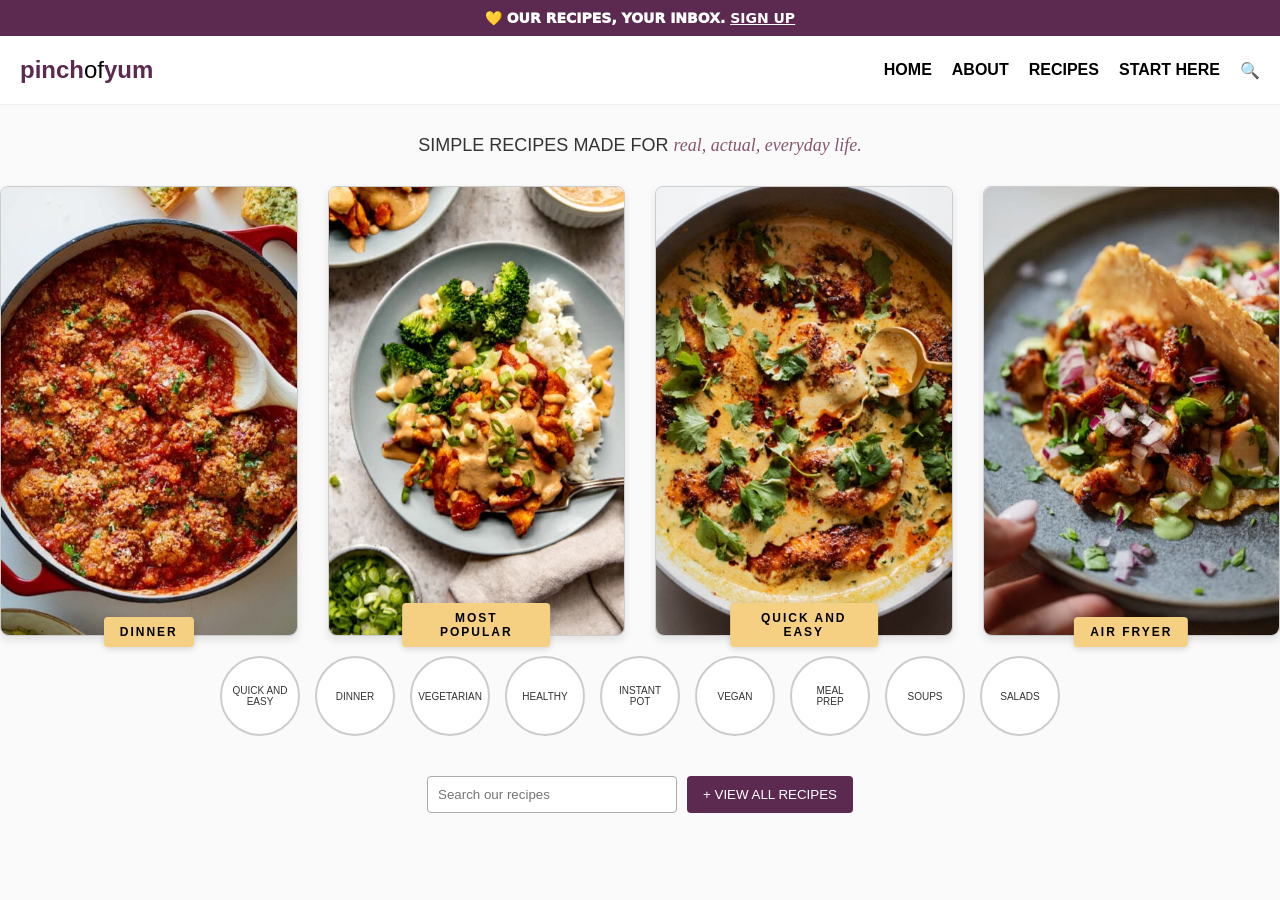
==== FoodRecipeBook/index.html @ 946b24ad "Add files via upload" ====
<!DOCTYPE html>
<html lang="en">

<head>
    <meta charset="UTF-8">
    <title>Pinch of Yum</title>
    <link rel="icon" href="icon.png" type="image/png">

    <link rel="stylesheet" href="style.css">
</head>

<body>
    <header>
        <div class="top-bar">💛 OUR RECIPES, YOUR INBOX. <a href="#">SIGN UP</a></div>
        <nav class="navbar">
            <h1 class="logo">pinch<span>of</span>yum</h1>
            <ul>
                <li><a href="#">HOME</a></li>
                <li><a href="#">ABOUT</a></li>
                <li><a href="#">RECIPES</a></li>
                <li><a href="#">START HERE</a></li>
                <li><a href="#"><span class="search-icon">🔍</span></a></li>
            </ul>
        </nav>
    </header>

    <section class="intro">
        <p>SIMPLE RECIPES MADE FOR <em>real, actual, everyday life.</em></p>
    </section>

    <section class="catagories">
        <div class="card">
            <img src="dinner.jpg" alt="Dinner">
            <button class="label">DINNER</button>
        </div>
        <div class="card">
            <img src="mostpopular.webp" alt="Most Popular">
            <button class="label">MOST POPULAR</button>
        </div>
        <div class="card">
            <img src="quickandeasy.jpg" alt="Quick and Easy">
            <button class="label">QUICK AND EASY</button>
        </div>
        <div class="card">
            <img src="airfriyer.webp" alt="Air Fryer">
            <button class="label">AIR FRYER</button>
        </div>
    </section>


    <section class="filters">
        <div class="circle-btn">QUICK AND EASY</div>
        <div class="circle-btn">DINNER</div>
        <div class="circle-btn">VEGETARIAN</div>
        <div class="circle-btn">HEALTHY</div>
        <div class="circle-btn">INSTANT POT</div>
        <div class="circle-btn">VEGAN</div>
        <div class="circle-btn">MEAL PREP</div>
        <div class="circle-btn">SOUPS</div>
        <div class="circle-btn">SALADS</div>
    </section>

    <section class="search-bar">
        <input type="text" placeholder="Search our recipes">
        <button>+ VIEW ALL RECIPES</button>
    </section>
</body>

</html>
---- FoodRecipeBook/style.css ----
* {
    margin: 0;
    padding: 0;
    box-sizing: border-box;
}

body {
    font-family: Arial, sans-serif;
    margin: 0;
    background: #fafafa;
    color: #333;
}

.top-bar {
    background: #5c2a50;
    color: #fff;
    padding: 10px;
    text-align: center;
    font-size: 14px;
    font-weight: 1000;
    font-family: ConsulSans-750, system-ui, -apple-system, BlinkMacSystemFont, Segoe UI, Roboto, Helvetica Neue, Arial, Noto Sans, sans-serif, Apple Color Emoji, Segoe UI Emoji, Segoe UI Symbol, Noto Color Emoji;
}

.top-bar a {
    color: #fff;
    font-weight: bold;
    text-decoration: underline;
}

.navbar {
    display: flex;
    justify-content: space-between;
    align-items: center;
    padding: 20px;
    background: white;
    border-bottom: 1px solid #eee;
}

.logo {
    font-size: 24px;
    color: #5c2a50;
}

.logo span {
    color: #000;
    font-weight: normal;
}

.navbar ul {
    display: flex;
    gap: 20px;
    list-style: none;
}

.navbar li a {
    text-decoration: none;
    color: #000;
    font-weight: bold;
}

.intro {
    text-align: center;
    margin: 30px 0;
    font-size: 18px;
}

.intro em {
    font-family: cursive;
    color: #86566d;
}

.catagories {
    /* border: 1px solid black; */
    width: 100vw;
    height: 50vh;
    display: flex;
    justify-content: center;
    gap: 30px;
}


.card {
    width: 340px;
    height: 100%;
    border: 1px solid #ccc;
    border-radius: 8px;
    position: relative;
    display: flex;
    border-radius: 8px;
    box-shadow: 0 4px 8px rgba(0, 0, 0, 0.1);

}

.card img {
    border-radius: 8px;
    width: 100%;
    height: auto;
}

.label {
    position: absolute;
    bottom: -12px;
    left: 50%;
    transform: translateX(-50%);
    background: #f5d082;
    border: none;
    padding: 8px 16px;
    font-weight: bold;
    border-radius: 4px;
    box-shadow: 0 2px 6px rgba(0, 0, 0, 0.15);
    cursor: pointer;
    letter-spacing: 2px;
    text-transform: uppercase;
    font-size: 12px;
}

.category {
    text-align: center;
}



.filters {
    display: flex;
    justify-content: center;
    gap: 15px;
    flex-wrap: wrap;
    margin: 20px;
}

.circle-btn {
    width: 80px;
    height: 80px;
    background: #fff;
    border: 2px solid #ccc;
    border-radius: 50%;
    display: flex;
    justify-content: center;
    align-items: center;
    font-size: 10px;
    text-align: center;
    padding: 10px;
    cursor: pointer;
}

.search-bar {
    display: flex;
    justify-content: center;
    margin: 40px 0;
    gap: 10px;
}

.search-bar input {
    padding: 10px;
    width: 250px;
    border: 1px solid #aaa;
    border-radius: 4px;
}

.search-bar button {
    padding: 10px 16px;
    background: #5c2a50;
    color: white;
    border: none;
    border-radius: 4px;
    cursor: pointer;
}
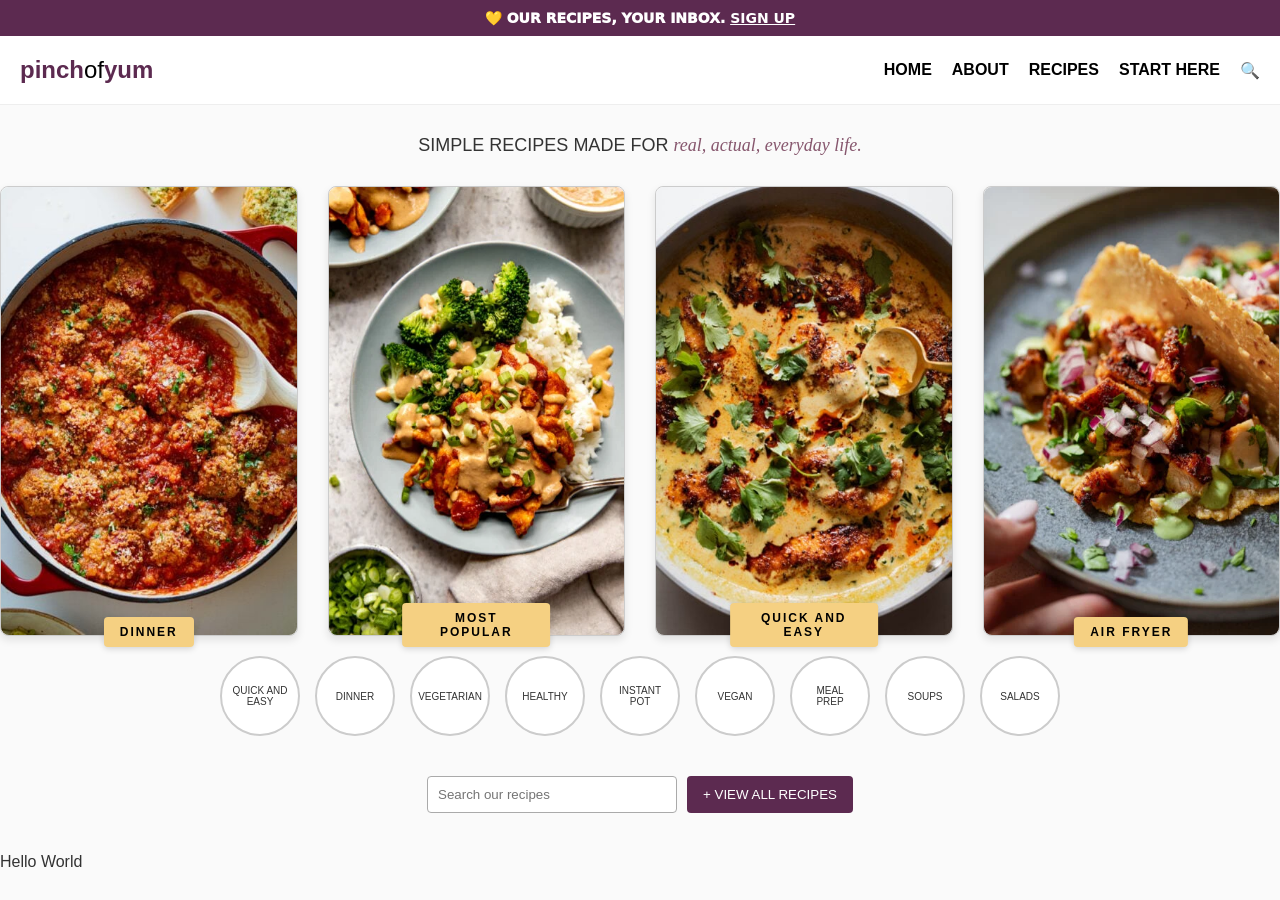
==== commit 53a74f3e: "index.html modified" ====
--- a/FoodRecipeBook/index.html
+++ b/FoodRecipeBook/index.html
@@ -64,6 +64,8 @@
         <input type="text" placeholder="Search our recipes">
         <button>+ VIEW ALL RECIPES</button>
     </section>
+
+    <p>Hello World</p>
 </body>
 
 </html>
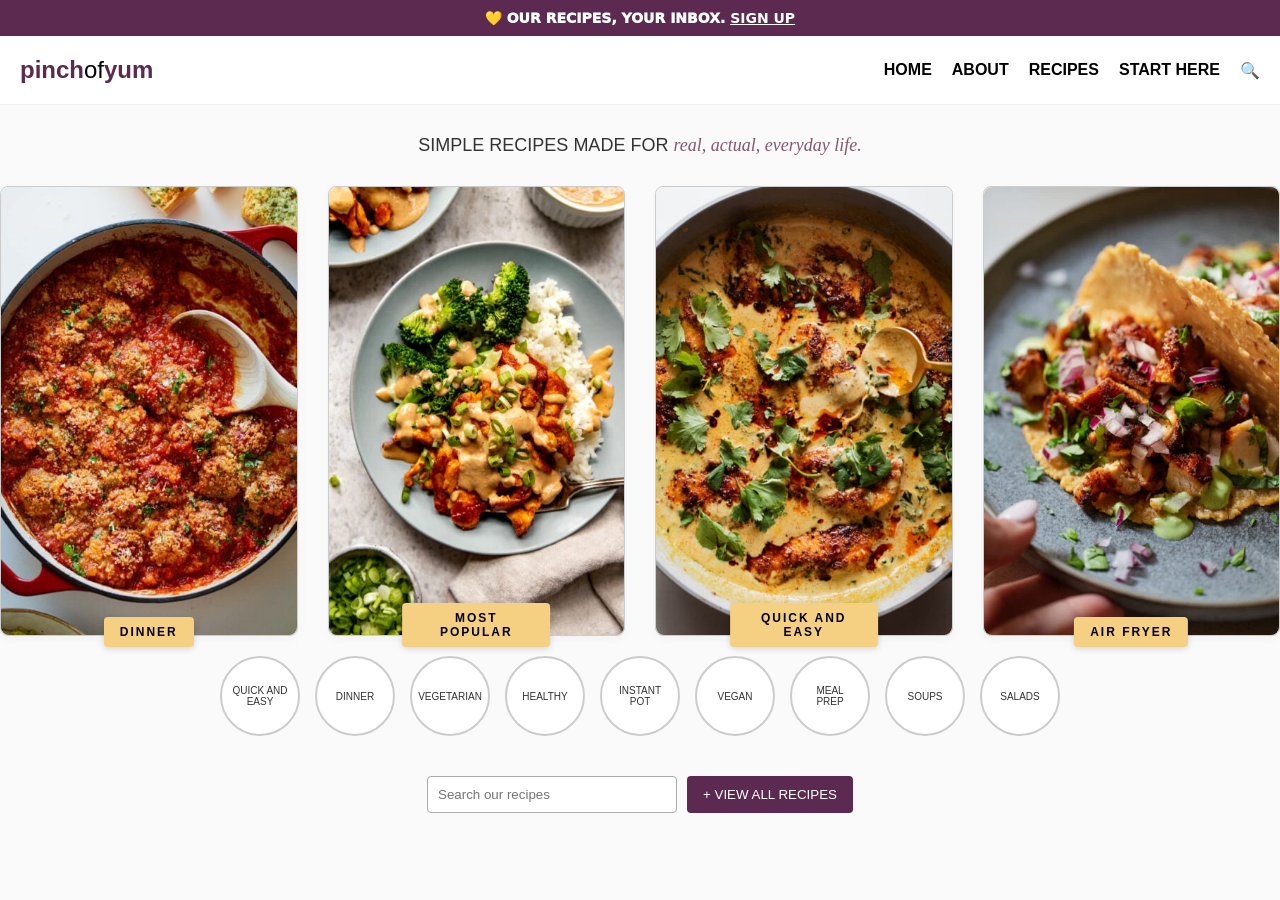
==== commit a6cf9630: "animation added in cards" ====
--- a/FoodRecipeBook/index.html
+++ b/FoodRecipeBook/index.html
@@ -31,18 +31,22 @@
     <section class="catagories">
         <div class="card">
             <img src="dinner.jpg" alt="Dinner">
+            <div class="overlay"></div>
             <button class="label">DINNER</button>
         </div>
         <div class="card">
             <img src="mostpopular.webp" alt="Most Popular">
+            <div class="overlay"></div>
             <button class="label">MOST POPULAR</button>
         </div>
         <div class="card">
             <img src="quickandeasy.jpg" alt="Quick and Easy">
+            <div class="overlay"></div>
             <button class="label">QUICK AND EASY</button>
         </div>
         <div class="card">
             <img src="airfriyer.webp" alt="Air Fryer">
+            <div class="overlay"></div>
             <button class="label">AIR FRYER</button>
         </div>
     </section>
@@ -64,8 +68,6 @@
         <input type="text" placeholder="Search our recipes">
         <button>+ VIEW ALL RECIPES</button>
     </section>
-
-    <p>Hello World</p>
 </body>
 
 </html>
--- a/FoodRecipeBook/style.css
+++ b/FoodRecipeBook/style.css
@@ -87,7 +87,7 @@
     position: relative;
     display: flex;
     border-radius: 8px;
-    box-shadow: 0 4px 8px rgba(0, 0, 0, 0.1);
+    box-shadow: 0 4px 8px #cccccc21;
 
 }
 
@@ -95,6 +95,37 @@
     border-radius: 8px;
     width: 100%;
     height: auto;
+    transition: transform 3s ease;
+}
+
+.card .overlay {
+    position: absolute;
+    top: 0;
+    left: 0;
+    width: 100%;
+    height: 100%;
+
+    background-color: rgba(119, 117, 117, 0.5);
+    color: white;
+    display: flex;
+    align-items: center;
+    justify-content: center;
+    opacity: 0;
+    transition: opacity 0.3s linear, transform 3s ease;
+    border-radius: 10px;
+}
+
+.card:hover .overlay {
+    transform: scale(1.02);
+    opacity: 0.7;
+}
+
+.card:hover {
+    transform: scale(1.02);
+}
+
+.card.label:hover.overlay {
+    opacity: 0.7;
 }
 
 .label {
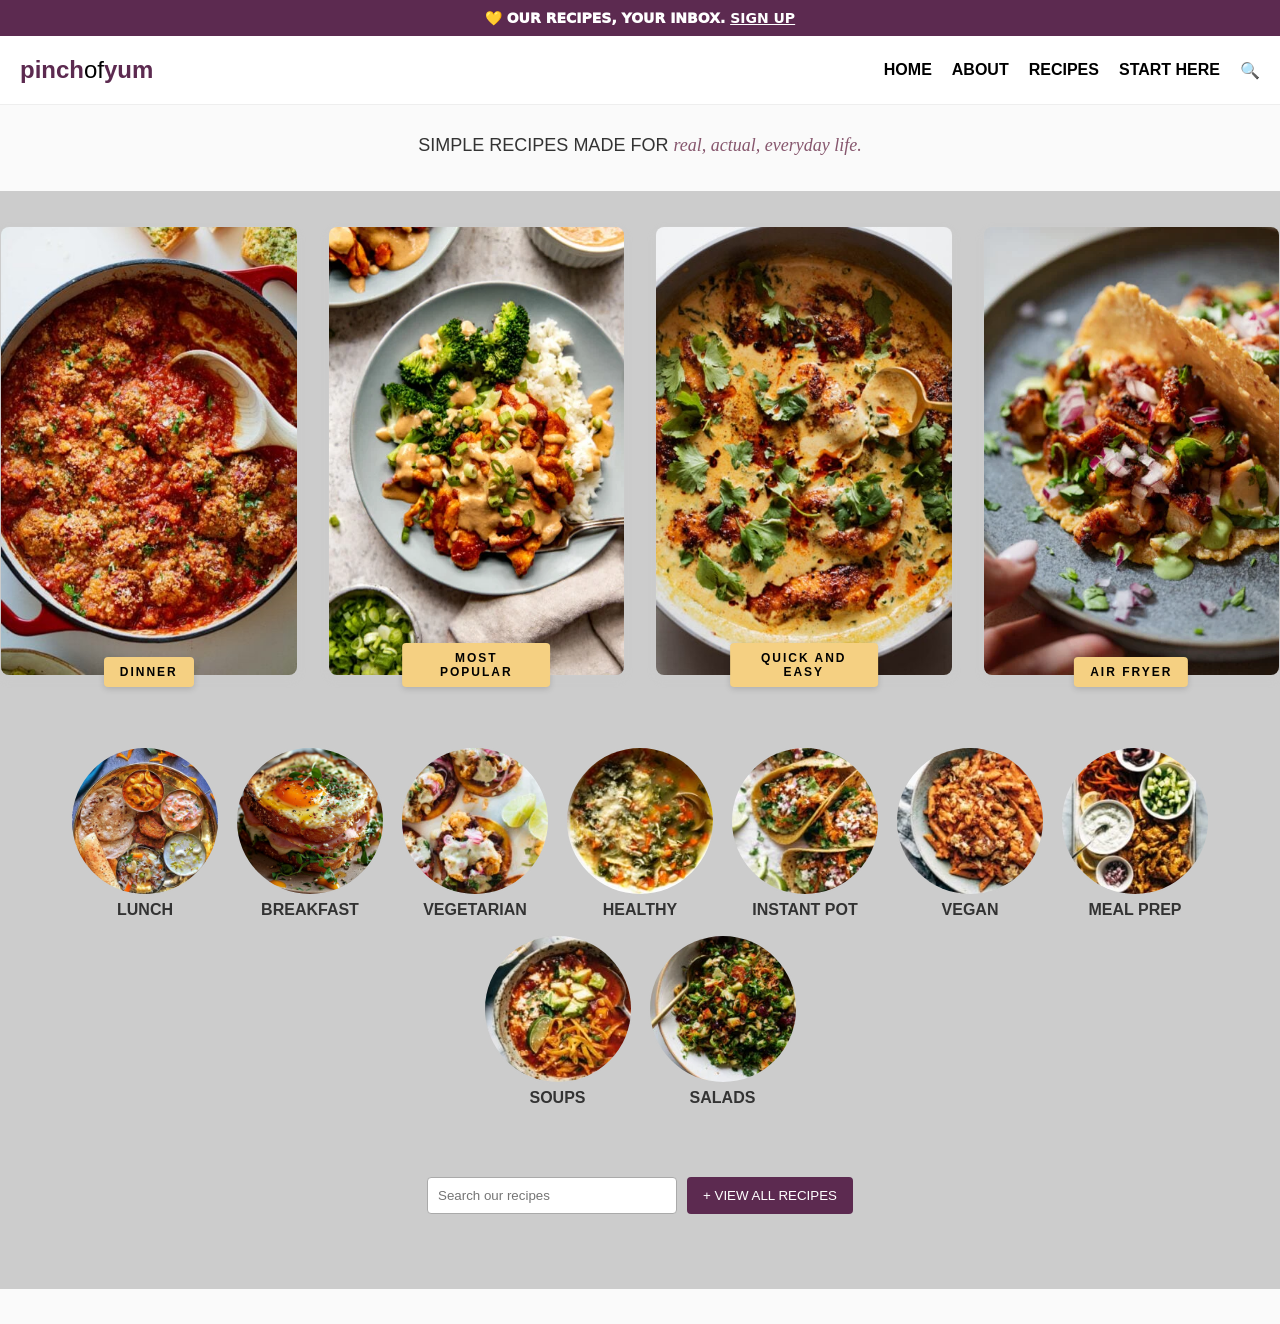
==== commit cf4078e6: "completed circle,added background,overlay" ====
--- a/FoodRecipeBook/index.html
+++ b/FoodRecipeBook/index.html
@@ -27,47 +27,106 @@
     <section class="intro">
         <p>SIMPLE RECIPES MADE FOR <em>real, actual, everyday life.</em></p>
     </section>
+    <div class="block">
 
-    <section class="catagories">
-        <div class="card">
-            <img src="dinner.jpg" alt="Dinner">
-            <div class="overlay"></div>
-            <button class="label">DINNER</button>
-        </div>
-        <div class="card">
-            <img src="mostpopular.webp" alt="Most Popular">
-            <div class="overlay"></div>
-            <button class="label">MOST POPULAR</button>
-        </div>
-        <div class="card">
-            <img src="quickandeasy.jpg" alt="Quick and Easy">
-            <div class="overlay"></div>
-            <button class="label">QUICK AND EASY</button>
-        </div>
-        <div class="card">
-            <img src="airfriyer.webp" alt="Air Fryer">
-            <div class="overlay"></div>
-            <button class="label">AIR FRYER</button>
-        </div>
-    </section>
+        <section class="catagories">
+            <div class="card">
+                <img src="dinner.jpg" alt="Dinner">
+                <div class="overlay"></div>
+                <button class="label">DINNER</button>
+            </div>
+            <div class="card">
+                <img src="mostpopular.webp" alt="Most Popular">
+                <div class="overlay"></div>
+                <button class="label">MOST POPULAR</button>
+            </div>
+            <div class="card">
+                <img src="quickandeasy.jpg" alt="Quick and Easy">
+                <div class="overlay"></div>
+                <button class="label">QUICK AND EASY</button>
+            </div>
+            <div class="card">
+                <img src="airfriyer.webp" alt="Air Fryer">
+                <div class="overlay"></div>
+                <button class="label">AIR FRYER</button>
+            </div>
+        </section>
 
 
-    <section class="filters">
-        <div class="circle-btn">QUICK AND EASY</div>
-        <div class="circle-btn">DINNER</div>
-        <div class="circle-btn">VEGETARIAN</div>
-        <div class="circle-btn">HEALTHY</div>
-        <div class="circle-btn">INSTANT POT</div>
-        <div class="circle-btn">VEGAN</div>
-        <div class="circle-btn">MEAL PREP</div>
-        <div class="circle-btn">SOUPS</div>
-        <div class="circle-btn">SALADS</div>
-    </section>
+        <section class="filters">
 
-    <section class="search-bar">
-        <input type="text" placeholder="Search our recipes">
-        <button>+ VIEW ALL RECIPES</button>
-    </section>
+            <div class="circle-card">
+                <div class="circle">
+                    <img src="./circle/lunch.jpg" alt="">
+                </div>
+                <div class="circle-overlay"></div>
+                <span>LUNCH</span>
+            </div>
+
+            <div class="circle-card">
+                <div class="circle">
+                    <img src="./circle/breakfast.jpg" alt="">
+                </div>
+                <div class="circle-overlay"></div>
+                <span>BREAKFAST</span>
+            </div>
+
+            <div class="circle-card">
+                <div class="circle">
+                    <img src="./circle/vegeterian.webp" alt="">
+                </div>
+                <div class="circle-overlay"></div>
+                <span>VEGETARIAN</span>
+            </div>
+            <div class="circle-card">
+                <div class="circle">
+                    <img src="./circle/healthy.jpg" alt="">
+                </div>
+                <div class="circle-overlay"></div>
+                <span>HEALTHY</span>
+            </div>
+            <div class="circle-card">
+                <div class="circle">
+                    <img src="./circle/instantpot.jpg" alt="">
+                </div>
+                <div class="circle-overlay"></div>
+                <span>INSTANT POT</span>
+            </div>
+            <div class="circle-card">
+                <div class="circle">
+                    <img src="./circle/vegan.jpg" alt="">
+                </div>
+                <div class="circle-overlay"></div>
+                <span>VEGAN</span>
+            </div>
+            <div class="circle-card">
+                <div class="circle">
+                    <img src="./circle/mealprep.jpg" alt="">
+                </div>
+                <div class="circle-overlay"></div>
+                <span>MEAL PREP</span>
+            </div>
+            <div class="circle-card">
+                <div class="circle">
+                    <img src="./circle/soups.jpg" alt="">
+                </div>
+                <div class="circle-overlay"></div>
+                <span>SOUPS</span>
+            </div>
+            <div class="circle-card">
+                <div class="circle">
+                    <img src="./circle/salads.webp" alt="">
+                </div>
+                <div class="circle-overlay"></div>
+                <span>SALADS</span>
+            </div>
+        </section>
+
+        <section class="search-bar">
+            <input type="text" placeholder="Search our recipes">
+            <button>+ VIEW ALL RECIPES</button>
+        </section>
+    </div>
 </body>
 
 </html>
--- a/FoodRecipeBook/style.css
+++ b/FoodRecipeBook/style.css
@@ -69,6 +69,16 @@
     color: #86566d;
 }
 
+.block {
+    width: 100vw;
+    background-color: #ccc;
+    padding-top: 35px;
+    padding-bottom: 35px;
+
+    margin-top: 35px;
+    margin-bottom: 35px;
+}
+
 .catagories {
     /* border: 1px solid black; */
     width: 100vw;
@@ -156,22 +166,59 @@
     justify-content: center;
     gap: 15px;
     flex-wrap: wrap;
-    margin: 20px;
-}
-
-.circle-btn {
-    width: 80px;
-    height: 80px;
-    background: #fff;
+    margin: 70px;
+}
+
+.circle-card {
+    display: flex;
+    flex-direction: column;
+    align-items: center;
+    gap: 5px;
+    position: relative;
+}
+
+.circle-card .circle-overlay {
+    position: absolute;
+    top: 0;
+    left: 0;
+    width: 100%;
+    height: 100%;
+
+    background-color: rgba(119, 117, 117, 0.5);
+    color: white;
+    display: flex;
+    align-items: center;
+    justify-content: center;
+    opacity: 0;
+    transition: opacity 0.3s linear, transform 3s ease;
+}
+
+.circle-card:hover .circle-overlay {
+    opacity: 0.7;
+}
+
+.circle {
+    width: 150px;
+    height: 150px;
+    border-radius: 50%;
+
+    overflow: hidden;
+    display: flex;
+    align-items: center;
+    justify-content: center;
     border: 2px solid #ccc;
-    border-radius: 50%;
-    display: flex;
-    justify-content: center;
-    align-items: center;
-    font-size: 10px;
-    text-align: center;
-    padding: 10px;
-    cursor: pointer;
+}
+
+.circle img {
+    width: 100%;
+    height: 100%;
+    object-fit: cover;
+}
+
+.circle-card span {
+    font-family: 'Gill Sans', 'Gill Sans MT', Calibri, 'Trebuchet MS', sans-serif;
+    font-size: medium;
+    font-weight: bold;
 }
 
 .search-bar {
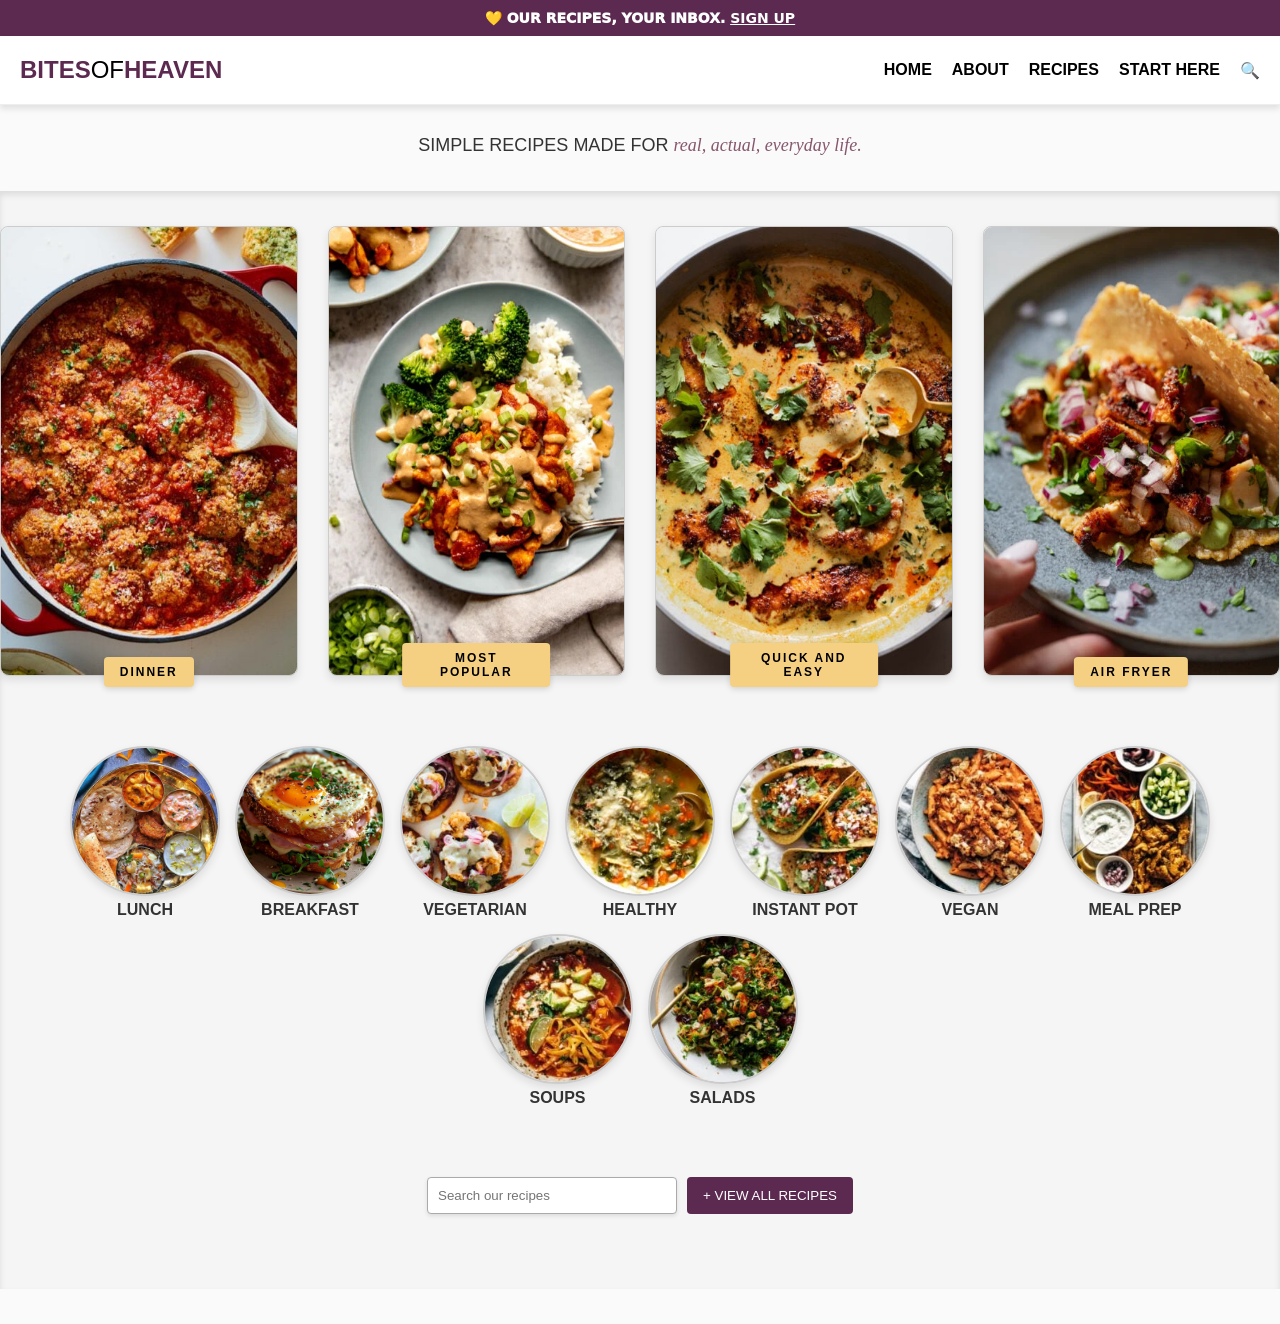
==== commit dbe35b22: "Update index.html and style.css in FoodRecipeBook" ====
--- a/FoodRecipeBook/index.html
+++ b/FoodRecipeBook/index.html
@@ -13,7 +13,7 @@
     <header>
         <div class="top-bar">💛 OUR RECIPES, YOUR INBOX. <a href="#">SIGN UP</a></div>
         <nav class="navbar">
-            <h1 class="logo">pinch<span>of</span>yum</h1>
+            <h1 class="logo">bites<span>of</span>heaven</h1>
             <ul>
                 <li><a href="#">HOME</a></li>
                 <li><a href="#">ABOUT</a></li>
--- a/FoodRecipeBook/style.css
+++ b/FoodRecipeBook/style.css
@@ -1,9 +1,11 @@
+/* General Reset */
 * {
     margin: 0;
     padding: 0;
     box-sizing: border-box;
 }
 
+/* Body Styling */
 body {
     font-family: Arial, sans-serif;
     margin: 0;
@@ -11,6 +13,7 @@
     color: #333;
 }
 
+/* Top Bar */
 .top-bar {
     background: #5c2a50;
     color: #fff;
@@ -19,14 +22,21 @@
     font-size: 14px;
     font-weight: 1000;
     font-family: ConsulSans-750, system-ui, -apple-system, BlinkMacSystemFont, Segoe UI, Roboto, Helvetica Neue, Arial, Noto Sans, sans-serif, Apple Color Emoji, Segoe UI Emoji, Segoe UI Symbol, Noto Color Emoji;
+    box-shadow: 0 4px 6px rgba(0, 0, 0, 0.1);
 }
 
 .top-bar a {
     color: #fff;
     font-weight: bold;
     text-decoration: underline;
-}
-
+    transition: color 0.3s ease;
+}
+
+.top-bar a:hover {
+    color: #f5d082;
+}
+
+/* Navbar */
 .navbar {
     display: flex;
     justify-content: space-between;
@@ -34,11 +44,14 @@
     padding: 20px;
     background: white;
     border-bottom: 1px solid #eee;
+    box-shadow: 0 4px 6px rgba(0, 0, 0, 0.1);
 }
 
 .logo {
     font-size: 24px;
     color: #5c2a50;
+    font-weight: bold;
+    text-transform: uppercase;
 }
 
 .logo span {
@@ -56,12 +69,19 @@
     text-decoration: none;
     color: #000;
     font-weight: bold;
-}
-
+    transition: color 0.3s ease;
+}
+
+.navbar li a:hover {
+    color: #5c2a50;
+}
+
+/* Intro Section */
 .intro {
     text-align: center;
     margin: 30px 0;
     font-size: 18px;
+    animation: fadeIn 1s ease-in-out;
 }
 
 .intro em {
@@ -69,18 +89,17 @@
     color: #86566d;
 }
 
+/* Block Section */
 .block {
     width: 100vw;
-    background-color: #ccc;
-    padding-top: 35px;
-    padding-bottom: 35px;
-
-    margin-top: 35px;
-    margin-bottom: 35px;
-}
-
+    background-color: #f5f5f5;
+    padding: 35px 0;
+    margin: 35px 0;
+    box-shadow: inset 0 4px 6px rgba(0, 0, 0, 0.1);
+}
+
+/* Categories Section */
 .catagories {
-    /* border: 1px solid black; */
     width: 100vw;
     height: 50vh;
     display: flex;
@@ -88,7 +107,7 @@
     gap: 30px;
 }
 
-
+/* Card Styling */
 .card {
     width: 340px;
     height: 100%;
@@ -96,16 +115,17 @@
     border-radius: 8px;
     position: relative;
     display: flex;
-    border-radius: 8px;
-    box-shadow: 0 4px 8px #cccccc21;
-
+    box-shadow: 0 4px 8px rgba(0, 0, 0, 0.1);
+    transition: transform 0.3s ease, box-shadow 0.3s ease;
+    /* overflow: hidden; */
+    /* fix it */
 }
 
 .card img {
     border-radius: 8px;
     width: 100%;
     height: auto;
-    transition: transform 3s ease;
+    transition: transform 0.3s ease;
 }
 
 .card .overlay {
@@ -114,15 +134,14 @@
     left: 0;
     width: 100%;
     height: 100%;
-
     background-color: rgba(119, 117, 117, 0.5);
     color: white;
     display: flex;
     align-items: center;
     justify-content: center;
     opacity: 0;
-    transition: opacity 0.3s linear, transform 3s ease;
-    border-radius: 10px;
+    transition: opacity 0.3s ease, transform 0.3s ease;
+    border-radius: 8px;
 }
 
 .card:hover .overlay {
@@ -131,11 +150,8 @@
 }
 
 .card:hover {
-    transform: scale(1.02);
-}
-
-.card.label:hover.overlay {
-    opacity: 0.7;
+    transform: scale(1.05);
+    box-shadow: 0 8px 16px rgba(0, 0, 0, 0.2);
 }
 
 .label {
@@ -153,14 +169,14 @@
     letter-spacing: 2px;
     text-transform: uppercase;
     font-size: 12px;
-}
-
-.category {
-    text-align: center;
-}
-
-
-
+    transition: background 0.3s ease;
+}
+
+.label:hover {
+    background: #e5c072;
+}
+
+/* Filters Section */
 .filters {
     display: flex;
     justify-content: center;
@@ -169,12 +185,18 @@
     margin: 70px;
 }
 
+/* Circle Card Styling */
 .circle-card {
     display: flex;
     flex-direction: column;
     align-items: center;
     gap: 5px;
     position: relative;
+    transition: transform 0.3s ease;
+}
+
+.circle-card:hover {
+    transform: scale(1.1);
 }
 
 .circle-card .circle-overlay {
@@ -183,14 +205,13 @@
     left: 0;
     width: 100%;
     height: 100%;
-
     background-color: rgba(119, 117, 117, 0.5);
     color: white;
     display: flex;
     align-items: center;
     justify-content: center;
     opacity: 0;
-    transition: opacity 0.3s linear, transform 3s ease;
+    transition: opacity 0.3s ease;
 }
 
 .circle-card:hover .circle-overlay {
@@ -201,12 +222,13 @@
     width: 150px;
     height: 150px;
     border-radius: 50%;
-
     overflow: hidden;
     display: flex;
     align-items: center;
     justify-content: center;
     border: 2px solid #ccc;
+    box-shadow: 0 4px 8px rgba(0, 0, 0, 0.1);
+    transition: box-shadow 0.3s ease;
 }
 
 .circle img {
@@ -221,6 +243,7 @@
     font-weight: bold;
 }
 
+/* Search Bar */
 .search-bar {
     display: flex;
     justify-content: center;
@@ -233,6 +256,13 @@
     width: 250px;
     border: 1px solid #aaa;
     border-radius: 4px;
+    box-shadow: 0 2px 4px rgba(0, 0, 0, 0.1);
+    transition: box-shadow 0.3s ease;
+}
+
+.search-bar input:focus {
+    box-shadow: 0 4px 8px rgba(0, 0, 0, 0.2);
+    outline: none;
 }
 
 .search-bar button {
@@ -242,4 +272,23 @@
     border: none;
     border-radius: 4px;
     cursor: pointer;
+    transition: background 0.3s ease, transform 0.2s ease;
+}
+
+.search-bar button:hover {
+    background: #4a2040;
+    transform: scale(1.05);
+}
+
+/* Animations */
+@keyframes fadeIn {
+    from {
+        opacity: 0;
+        transform: translateY(-20px);
+    }
+
+    to {
+        opacity: 1;
+        transform: translateY(0);
+    }
 }
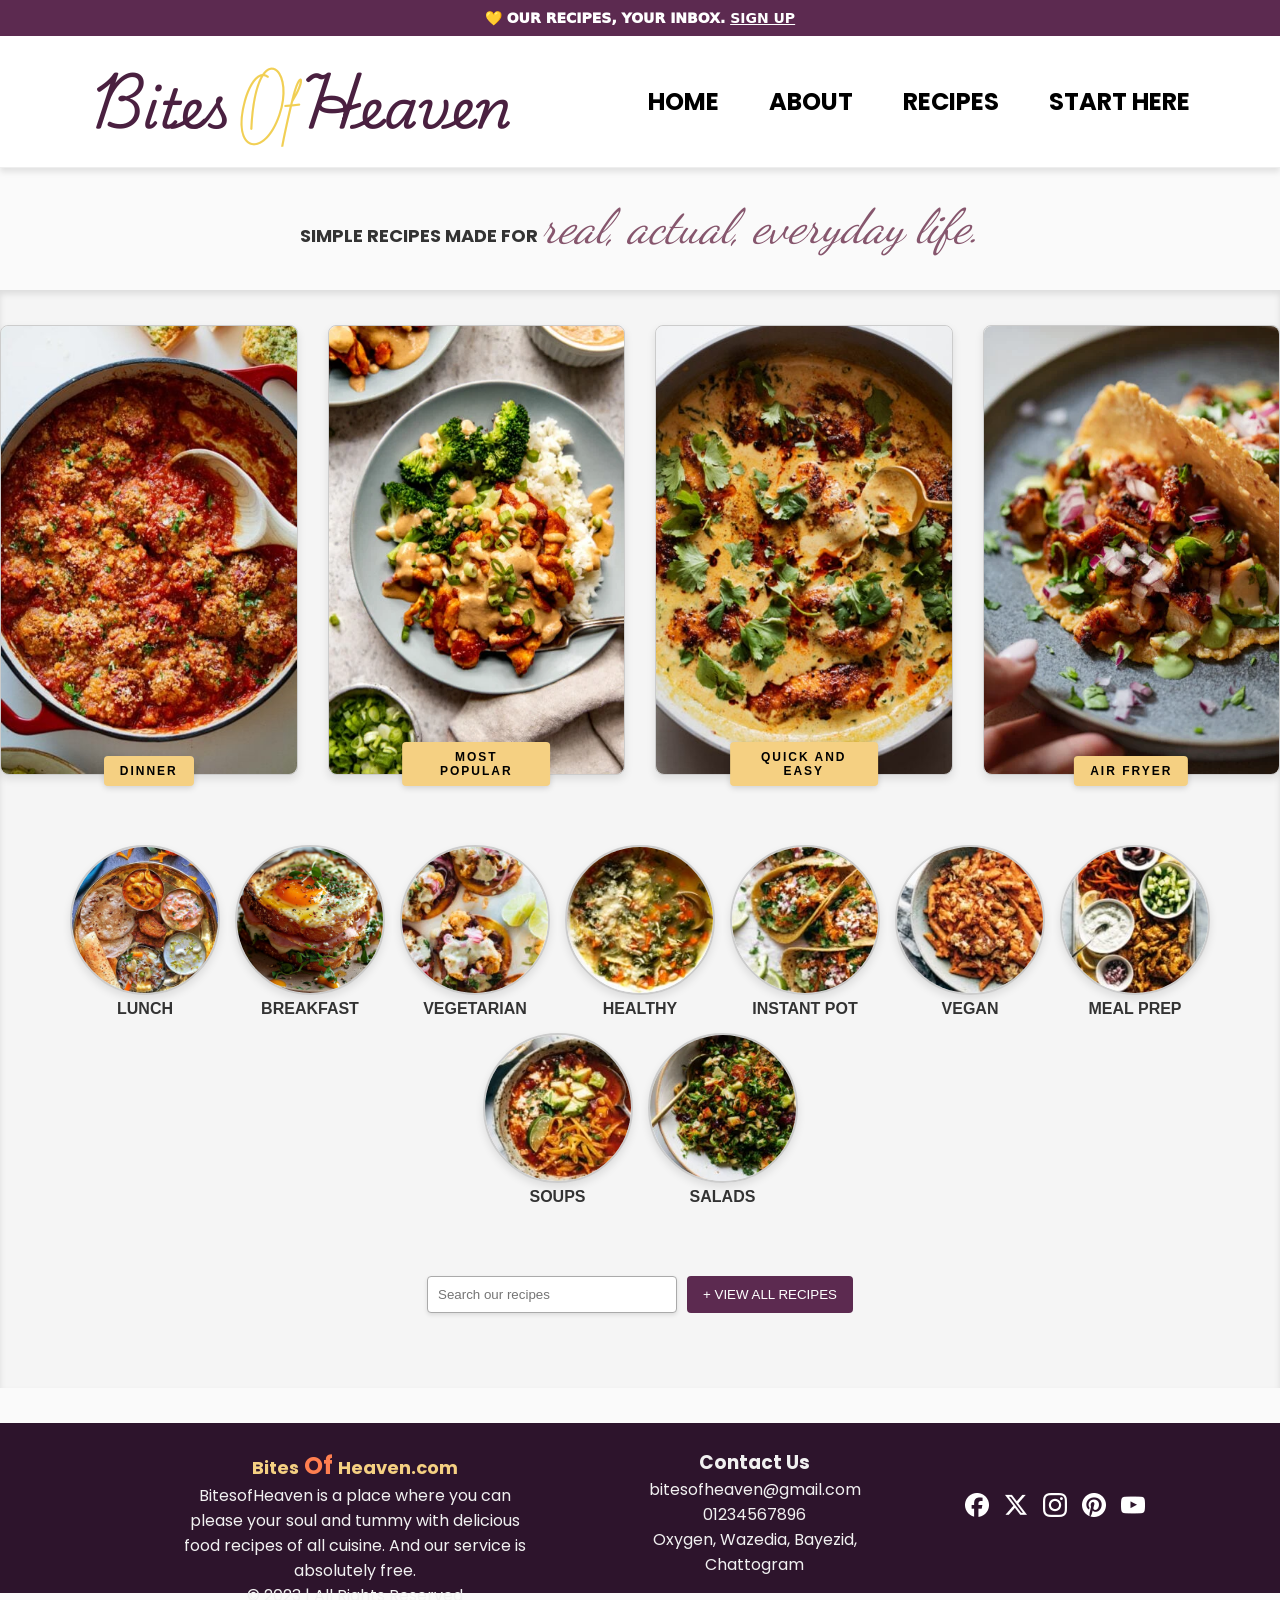
==== commit 2a98384f: "Added footer,Modified navBar gave Style fixed error" ====
--- a/FoodRecipeBook/index.html
+++ b/FoodRecipeBook/index.html
@@ -3,130 +3,186 @@
 
 <head>
     <meta charset="UTF-8">
-    <title>Pinch of Yum</title>
+    <title>Bites of Heaven</title>
     <link rel="icon" href="icon.png" type="image/png">
-
+    <!-- Google Fonts -->
+    <link rel="stylesheet" href="//fonts.googleapis.com/css?family=Dancing+Script">
+    <link href="https://fonts.googleapis.com/css2?family=Poppins&display=swap" rel="stylesheet">
+    <!-- External CSS -->
     <link rel="stylesheet" href="style.css">
 </head>
 
 <body>
+    <!-- Header Section -->
     <header>
-        <div class="top-bar">💛 OUR RECIPES, YOUR INBOX. <a href="#">SIGN UP</a></div>
+        <div class="top-bar">
+            💛 OUR RECIPES, YOUR INBOX. <a href="#">SIGN UP</a>
+        </div>
         <nav class="navbar">
-            <h1 class="logo">bites<span>of</span>heaven</h1>
+            <img src="./Images/LOGO.png" alt="logo">
             <ul>
                 <li><a href="#">HOME</a></li>
                 <li><a href="#">ABOUT</a></li>
                 <li><a href="#">RECIPES</a></li>
                 <li><a href="#">START HERE</a></li>
-                <li><a href="#"><span class="search-icon">🔍</span></a></li>
             </ul>
         </nav>
     </header>
 
+    <!-- Intro Section -->
     <section class="intro">
-        <p>SIMPLE RECIPES MADE FOR <em>real, actual, everyday life.</em></p>
+        <p class="intro1">
+            <strong>SIMPLE RECIPES MADE FOR </strong>
+            <em>real, actual, everyday life.</em>
+        </p>
     </section>
+
+    <!-- Main Content Block -->
     <div class="block">
-
+        <!-- Categories Section -->
         <section class="catagories">
+            <!-- Card 1 -->
             <div class="card">
-                <img src="dinner.jpg" alt="Dinner">
+                <img src="./Images/dinner.jpg" alt="Dinner">
                 <div class="overlay"></div>
                 <button class="label">DINNER</button>
             </div>
+            <!-- Card 2 -->
             <div class="card">
-                <img src="mostpopular.webp" alt="Most Popular">
+                <img src="./Images/mostpopular.webp" alt="Most Popular">
                 <div class="overlay"></div>
                 <button class="label">MOST POPULAR</button>
             </div>
+            <!-- Card 3 -->
             <div class="card">
-                <img src="quickandeasy.jpg" alt="Quick and Easy">
+                <img src="./Images/quickandeasy.jpg" alt="Quick and Easy">
                 <div class="overlay"></div>
                 <button class="label">QUICK AND EASY</button>
             </div>
+            <!-- Card 4 -->
             <div class="card">
-                <img src="airfriyer.webp" alt="Air Fryer">
+                <img src="./Images/airfriyer.webp" alt="Air Fryer">
                 <div class="overlay"></div>
                 <button class="label">AIR FRYER</button>
             </div>
         </section>
 
-
+        <!-- Filters Section -->
         <section class="filters">
-
+            <!-- Circle Cards -->
             <div class="circle-card">
                 <div class="circle">
-                    <img src="./circle/lunch.jpg" alt="">
+                    <img src="./Images/./circle/lunch.jpg" alt="Lunch">
                 </div>
                 <div class="circle-overlay"></div>
                 <span>LUNCH</span>
             </div>
-
             <div class="circle-card">
                 <div class="circle">
-                    <img src="./circle/breakfast.jpg" alt="">
+                    <img src="./Images/./circle/breakfast.jpg" alt="Breakfast">
                 </div>
                 <div class="circle-overlay"></div>
                 <span>BREAKFAST</span>
             </div>
-
             <div class="circle-card">
                 <div class="circle">
-                    <img src="./circle/vegeterian.webp" alt="">
+                    <img src="./Images/./circle/vegeterian.webp" alt="Vegetarian">
                 </div>
                 <div class="circle-overlay"></div>
                 <span>VEGETARIAN</span>
             </div>
             <div class="circle-card">
                 <div class="circle">
-                    <img src="./circle/healthy.jpg" alt="">
+                    <img src="./Images/./circle/healthy.jpg" alt="Healthy">
                 </div>
                 <div class="circle-overlay"></div>
                 <span>HEALTHY</span>
             </div>
             <div class="circle-card">
                 <div class="circle">
-                    <img src="./circle/instantpot.jpg" alt="">
+                    <img src="./Images/./circle/instantpot.jpg" alt="Instant Pot">
                 </div>
                 <div class="circle-overlay"></div>
                 <span>INSTANT POT</span>
             </div>
             <div class="circle-card">
                 <div class="circle">
-                    <img src="./circle/vegan.jpg" alt="">
+                    <img src="./Images/./circle/vegan.jpg" alt="Vegan">
                 </div>
                 <div class="circle-overlay"></div>
                 <span>VEGAN</span>
             </div>
             <div class="circle-card">
                 <div class="circle">
-                    <img src="./circle/mealprep.jpg" alt="">
+                    <img src="./Images/./circle/mealprep.jpg" alt="Meal Prep">
                 </div>
                 <div class="circle-overlay"></div>
                 <span>MEAL PREP</span>
             </div>
             <div class="circle-card">
                 <div class="circle">
-                    <img src="./circle/soups.jpg" alt="">
+                    <img src="./Images/./circle/soups.jpg" alt="Soups">
                 </div>
                 <div class="circle-overlay"></div>
                 <span>SOUPS</span>
             </div>
             <div class="circle-card">
                 <div class="circle">
-                    <img src="./circle/salads.webp" alt="">
+                    <img src="./Images/./circle/salads.webp" alt="Salads">
                 </div>
                 <div class="circle-overlay"></div>
                 <span>SALADS</span>
             </div>
         </section>
 
+        <!-- Search Bar -->
         <section class="search-bar">
             <input type="text" placeholder="Search our recipes">
             <button>+ VIEW ALL RECIPES</button>
         </section>
     </div>
+
+    <!-- Footer Section -->
+    <footer class="footer">
+        <!-- Brand Section -->
+        <div class="Brand">
+            <h2>
+                <span class="brand">Bites</span>
+                <span class="highlight">Of</span>
+                <span class="brand">Heaven.com</span>
+            </h2>
+            <p>BitesofHeaven is a place where you can please your soul and tummy with delicious food recipes of all
+                cuisine. And our service is absolutely free.</p>
+            <p>© 2023 | All Rights Reserved</p>
+        </div>
+
+        <!-- Contact Section -->
+        <div class="About">
+            <h3>Contact Us</h3>
+            <p>bitesofheaven@gmail.com</p>
+            <p>01234567896</p>
+            <p>Oxygen, Wazedia, Bayezid, Chattogram</p>
+        </div>
+
+        <!-- Social Media Links -->
+        <div class="socials">
+            <a href="https://facebook.com" target="_blank">
+                <img src="./Images/Facebook_Vector.png" alt="Facebook" class="social-icon facebook-icon">
+            </a>
+            <a href="https://twitter.com" target="_blank">
+                <img src="./Images/Twitter_vector.png" alt="Twitter" class="social-icon twitter-icon">
+            </a>
+            <a href="https://instagram.com" target="_blank">
+                <img src="./Images/Insta_vector.png" alt="Instagram" class="social-icon instagram-icon">
+            </a>
+            <a href="https://pinterest.com" target="_blank">
+                <img src="./Images/pin_vector.png" alt="Pinterest" class="social-icon pinterest-icon">
+            </a>
+            <a href="https://youtube.com" target="_blank">
+                <img src="./Images/Youtube_vector.png" alt="YouTube" class="social-icon youtube-icon">
+            </a>
+        </div>
+    </footer>
 </body>
 
 </html>
--- a/FoodRecipeBook/style.css
+++ b/FoodRecipeBook/style.css
@@ -7,10 +7,11 @@
 
 /* Body Styling */
 body {
-    font-family: Arial, sans-serif;
-    margin: 0;
+    font-family: 'Poppins', sans-serif;
     background: #fafafa;
     color: #333;
+    overflow-x: hidden;
+    /* Prevent horizontal scrolling */
 }
 
 /* Top Bar */
@@ -32,10 +33,6 @@
     transition: color 0.3s ease;
 }
 
-.top-bar a:hover {
-    color: #f5d082;
-}
-
 /* Navbar */
 .navbar {
     display: flex;
@@ -45,6 +42,40 @@
     background: white;
     border-bottom: 1px solid #eee;
     box-shadow: 0 4px 6px rgba(0, 0, 0, 0.1);
+    justify-content: space-around;
+}
+
+nav ul li {
+    display: inline-block;
+    margin: 0 15px;
+    position: relative;
+}
+
+nav ul li a {
+    text-decoration: none;
+    color: #f5d082;
+    font-weight: bold;
+    position: relative;
+    padding: 5px 0;
+    font-size: 1.5rem;
+}
+
+/* Underline from center */
+nav ul li a::after {
+    content: '';
+    position: absolute;
+    left: 0;
+    bottom: 0;
+    height: 2px;
+    width: 100%;
+    background-color: #000;
+    transform: scaleX(0);
+    transform-origin: center;
+    transition: transform 0.3s ease;
+}
+
+nav ul li a:hover::after {
+    transform: scaleX(1);
 }
 
 .logo {
@@ -73,7 +104,7 @@
 }
 
 .navbar li a:hover {
-    color: #5c2a50;
+    color: #f5d082;
 }
 
 /* Intro Section */
@@ -84,14 +115,20 @@
     animation: fadeIn 1s ease-in-out;
 }
 
+.intro1 {
+    font-family: 'Poppins', sans-serif;
+}
+
 .intro em {
-    font-family: cursive;
+    font-family: 'Dancing Script', cursive;
     color: #86566d;
+    font-size: 3rem;
 }
 
 /* Block Section */
 .block {
-    width: 100vw;
+    width: 100%;
+    /* Use 100% instead of 100vw to prevent overflow */
     background-color: #f5f5f5;
     padding: 35px 0;
     margin: 35px 0;
@@ -100,7 +137,8 @@
 
 /* Categories Section */
 .catagories {
-    width: 100vw;
+    width: 100%;
+    /* Use 100% instead of 100vw to prevent overflow */
     height: 50vh;
     display: flex;
     justify-content: center;
@@ -117,8 +155,6 @@
     display: flex;
     box-shadow: 0 4px 8px rgba(0, 0, 0, 0.1);
     transition: transform 0.3s ease, box-shadow 0.3s ease;
-    /* overflow: hidden; */
-    /* fix it */
 }
 
 .card img {
@@ -280,6 +316,95 @@
     transform: scale(1.05);
 }
 
+/* Footer */
+.footer {
+    display: flex;
+    justify-content: space-around;
+    background: #2d142c;
+    color: #f1f1f1;
+    padding: 25px 50px 25px 180px;
+    flex-wrap: wrap;
+    text-align: center;
+}
+
+.footer-section h2,
+.footer-section h3 {
+    margin-bottom: 10px;
+    color: #f5d082;
+    font-family: 'Poppins', sans-serif;
+}
+
+.Brand,
+.socials {
+    height: 120px;
+    width: 33.3%;
+}
+
+.About {
+    height: 120px;
+    width: 33.3%;
+    padding-left: 100px;
+}
+
+.brand {
+    color: #f5d082;
+    font-weight: bold;
+    font-size: 18px;
+}
+
+.highlight {
+    color: #ff7f50;
+    font-weight: bold;
+}
+
+.footer a {
+    color: #f1f1f1;
+    text-decoration: none;
+    transition: color 0.3s ease;
+}
+
+.footer a:hover {
+    color: #f5d082;
+}
+
+.socials {
+    display: flex;
+    gap: 15px;
+    justify-content: center;
+    align-items: center;
+}
+
+.social-icon {
+    width: 24px;
+    height: 24px;
+    transition: transform 0.3s ease, filter 0.3s ease;
+}
+
+.social-icon:hover {
+    transform: scale(1.2);
+    filter: brightness(1.2);
+}
+
+.facebook-icon:hover {
+    content: url("./Images/facebook_colour.svg");
+}
+
+.twitter-icon:hover {
+    content: url("./Images/Twitter_color.png");
+}
+
+.instagram-icon:hover {
+    content: url("./Images/insta_colour.png");
+}
+
+.pinterest-icon:hover {
+    content: url("./Images/pin_colour.png");
+}
+
+.youtube-icon:hover {
+    content: url("./Images/Youtube_colour.png");
+}
+
 /* Animations */
 @keyframes fadeIn {
     from {
@@ -291,4 +416,53 @@
         opacity: 1;
         transform: translateY(0);
     }
+}
+
+/* Media Queries */
+@media (max-width: 768px) {
+    .navbar {
+        flex-direction: column;
+        align-items: flex-start;
+        padding: 10px;
+    }
+
+    .catagories {
+        flex-direction: column;
+        gap: 20px;
+        padding: 0 10px;
+    }
+
+    .card {
+        width: 100%;
+    }
+
+    .filters {
+        margin: 20px 10px;
+        flex-direction: column;
+        gap: 20px;
+    }
+
+    .circle {
+        width: 100px;
+        height: 100px;
+    }
+
+    .search-bar {
+        flex-direction: column;
+        gap: 10px;
+    }
+
+    .search-bar input,
+    .search-bar button {
+        width: 100%;
+    }
+
+    .footer {
+        flex-direction: column;
+        gap: 10px;
+    }
+
+    .footer-section {
+        width: 100%;
+    }
 }
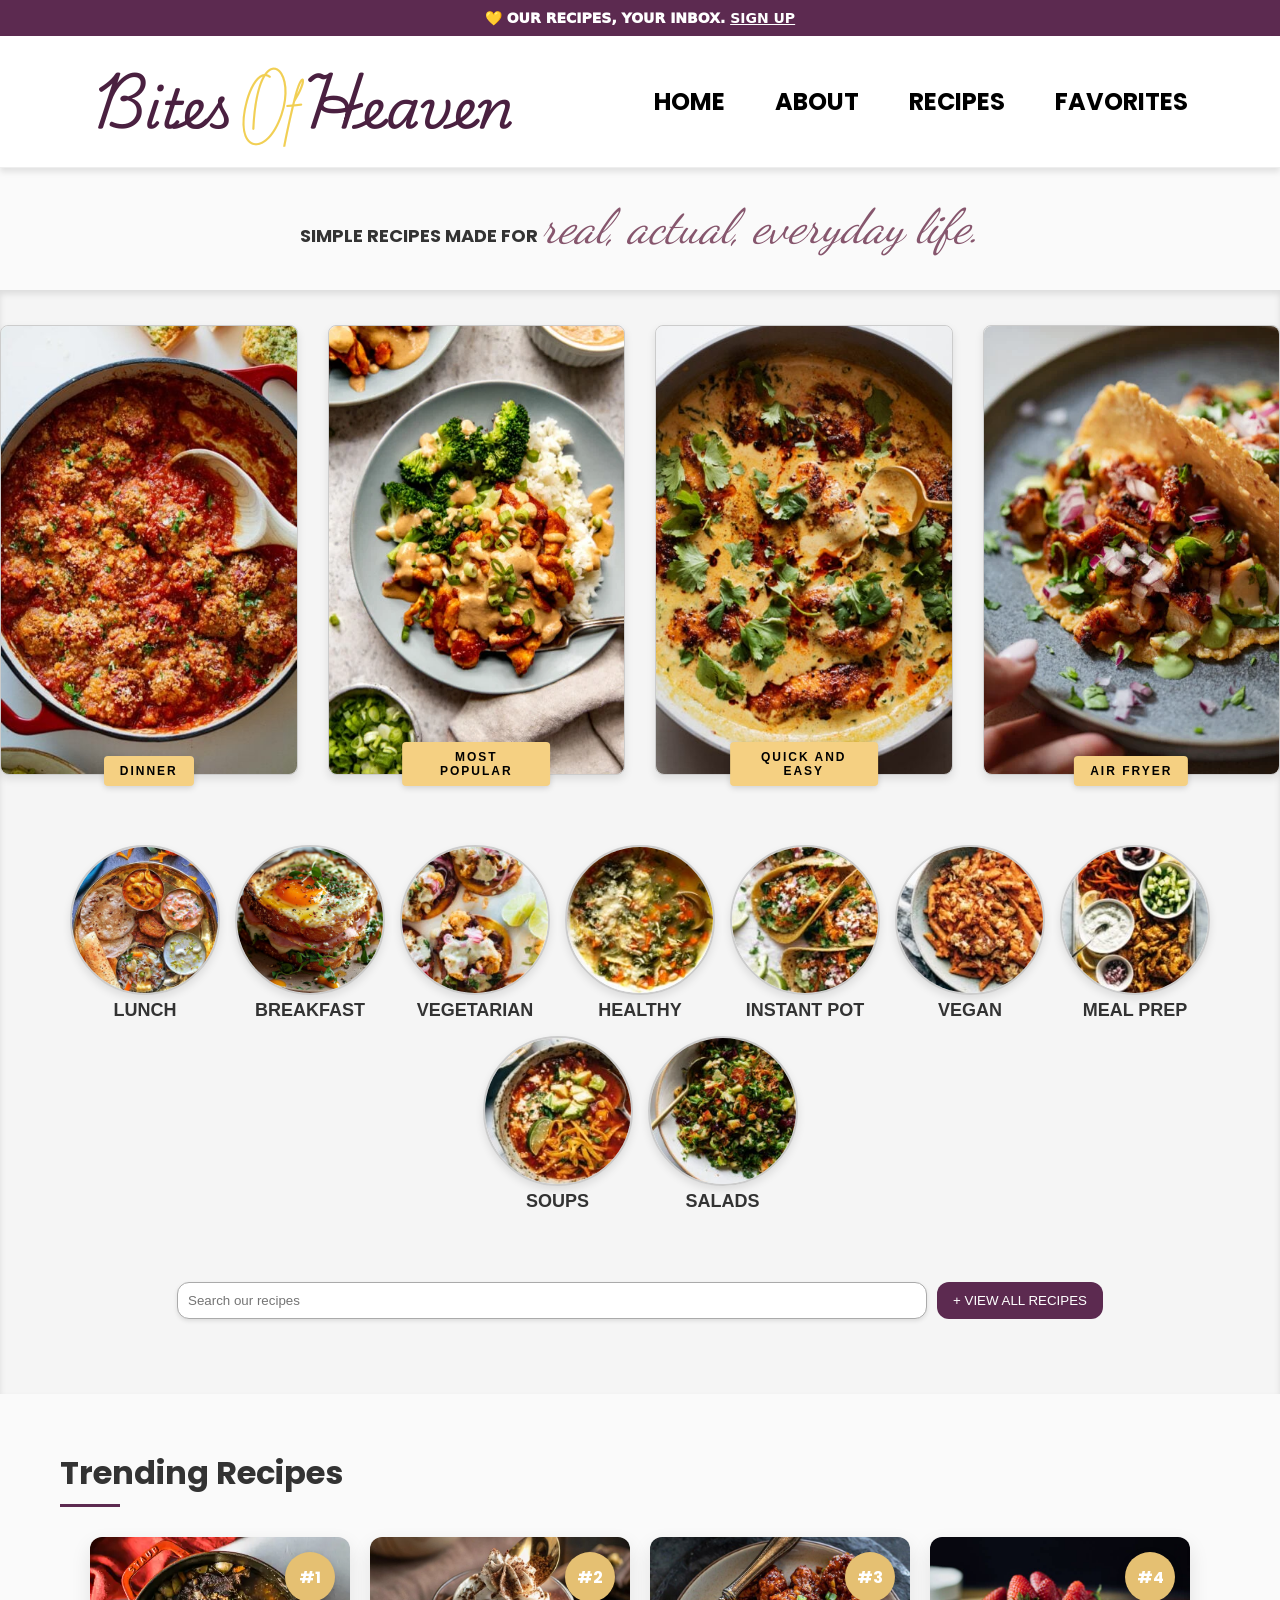
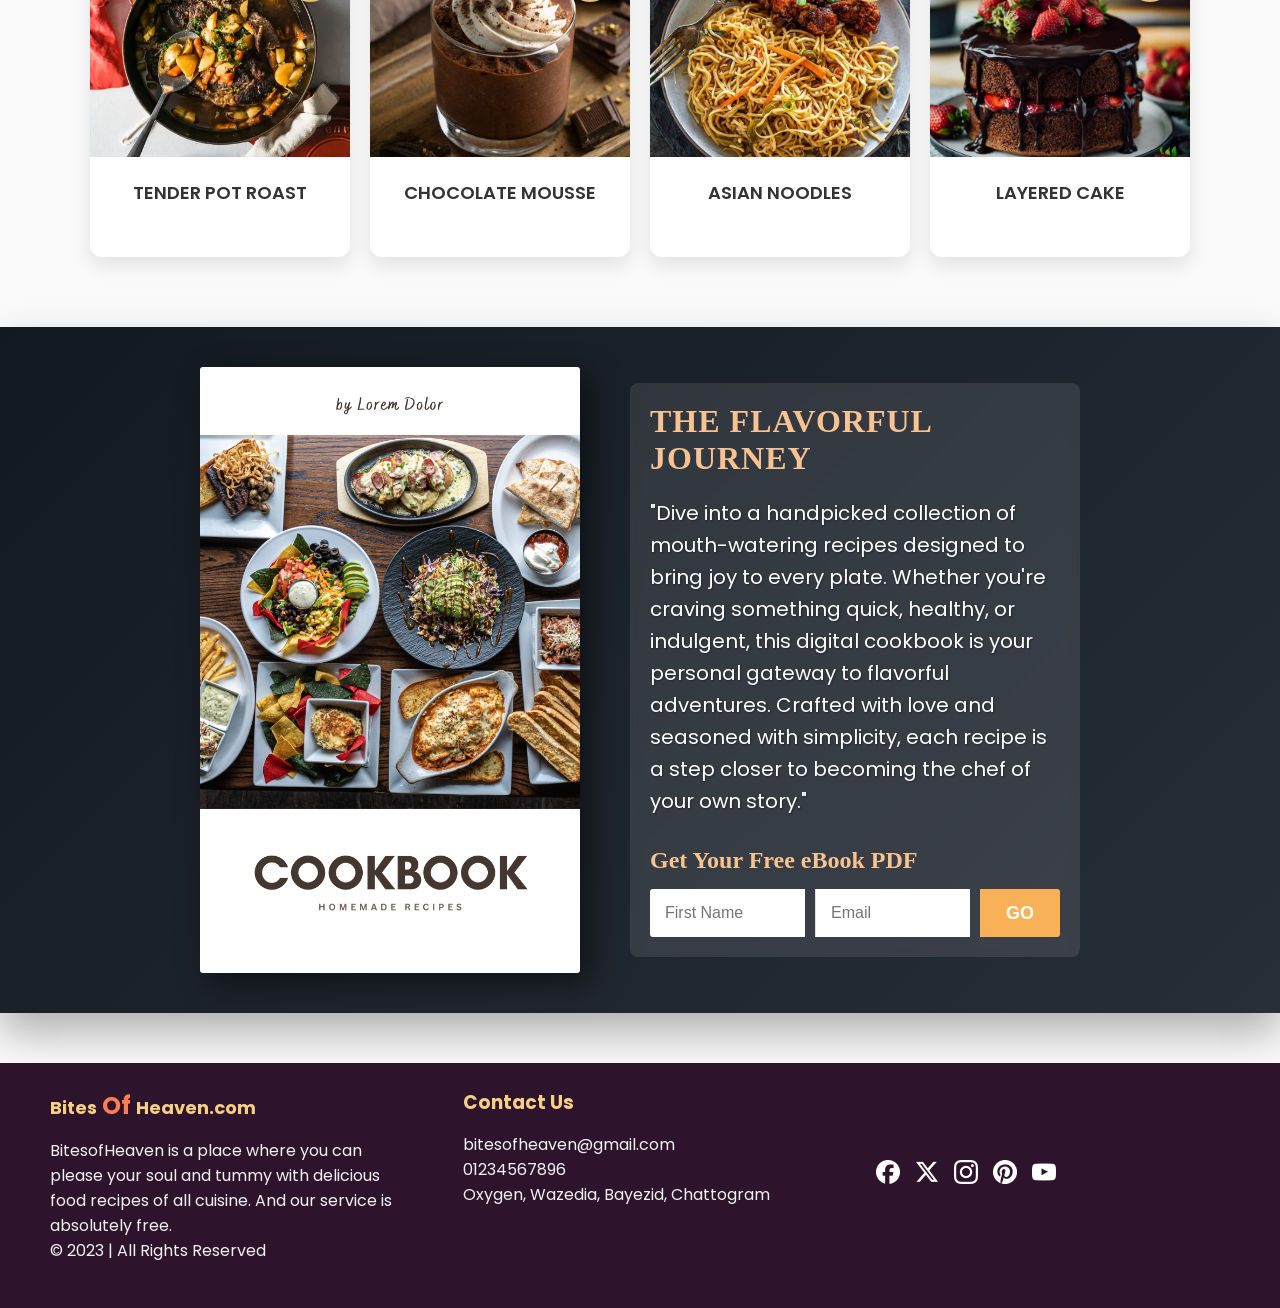
==== commit ff8241c2: "Added Trending ,coverbook , gave Style fixed error,navbar" ====
--- a/FoodRecipeBook/index.html
+++ b/FoodRecipeBook/index.html
@@ -4,7 +4,7 @@
 <head>
     <meta charset="UTF-8">
     <title>Bites of Heaven</title>
-    <link rel="icon" href="icon.png" type="image/png">
+    <link rel="icon" href="./Images/icon.png" type="image/png">
     <!-- Google Fonts -->
     <link rel="stylesheet" href="//fonts.googleapis.com/css?family=Dancing+Script">
     <link href="https://fonts.googleapis.com/css2?family=Poppins&display=swap" rel="stylesheet">
@@ -21,10 +21,10 @@
         <nav class="navbar">
             <img src="./Images/LOGO.png" alt="logo">
             <ul>
-                <li><a href="#">HOME</a></li>
-                <li><a href="#">ABOUT</a></li>
+                <li><a href="index.html">HOME</a></li>
+                <li><a href="#footer">ABOUT</a></li>
                 <li><a href="#">RECIPES</a></li>
-                <li><a href="#">START HERE</a></li>
+                <li><a href="#">FAVORITES</a></li>
             </ul>
         </nav>
     </header>
@@ -142,10 +142,59 @@
         </section>
     </div>
 
-    <!-- Footer Section -->
-    <footer class="footer">
+    <!-- trending -->
+    <section class="trending">
+        <div class="header">
+            <h1>Trending Recipes</h1>
+        </div>
+
+        <div class="tcard">
+            <div class="card2">
+                <img src="./Images/trending/tender_pot.webp" alt="Tender Pot Roast">
+                <h2>TENDER POT ROAST</h2>
+            </div>
+            <div class="card2">
+                <img src="./Images/trending/choclate moose.jpg" alt="Chocolate Mousse">
+                <h2>CHOCOLATE MOUSSE</h2>
+            </div>
+            <div class="card2">
+                <img src="./Images/trending/chinese.jpg" alt="Chinese Noodles">
+                <h2>ASIAN NOODLES</h2>
+            </div>
+            <div class="card2">
+                <img src="./Images/trending/cake.jpg" alt="Cake">
+                <h2>LAYERED CAKE</h2>
+            </div>
+        </div>
+    </section>
+
+    <section class="book">
+        <img src="./Images/BookCover.png" alt="BookCover">
+        <div class="aboutbook">
+            <p>"Dive into a handpicked collection of mouth-watering recipes designed to bring joy to every plate.
+                Whether you're craving something quick, healthy, or indulgent, this digital cookbook is your personal
+                gateway to
+                flavorful adventures. Crafted with love and seasoned with simplicity, each recipe is a step closer to
+                becoming the chef of
+                your own story."</p>
+
+            <div class="ebook-form">
+                <h3>Get Your Free eBook PDF</h3>
+                <form>
+                    <div class="form-row">
+                        <input type="text" placeholder="First Name">
+                        <input type="email" placeholder="Email">
+                        <button type="submit">GO</button>
+                    </div>
+                </form>
+            </div>
+        </div>
+    </section>
+
+    <!-- footer -->
+    <footer id="footer" class="footer">
         <!-- Brand Section -->
-        <div class="Brand">
+        <div class="footer-section brand-section">
             <h2>
                 <span class="brand">Bites</span>
                 <span class="highlight">Of</span>
@@ -157,7 +206,7 @@
         </div>
 
         <!-- Contact Section -->
-        <div class="About">
+        <div class="footer-section contact-section">
             <h3>Contact Us</h3>
             <p>bitesofheaven@gmail.com</p>
             <p>01234567896</p>
@@ -165,20 +214,20 @@
         </div>
 
         <!-- Social Media Links -->
-        <div class="socials">
-            <a href="https://facebook.com" target="_blank">
+        <div class="footer-section social-section">
+            <a href="https://facebook.com" target="_blank" rel="noopener noreferrer">
                 <img src="./Images/Facebook_Vector.png" alt="Facebook" class="social-icon facebook-icon">
             </a>
-            <a href="https://twitter.com" target="_blank">
+            <a href="https://twitter.com" target="_blank" rel="noopener noreferrer">
                 <img src="./Images/Twitter_vector.png" alt="Twitter" class="social-icon twitter-icon">
             </a>
-            <a href="https://instagram.com" target="_blank">
+            <a href="https://instagram.com" target="_blank" rel="noopener noreferrer">
                 <img src="./Images/Insta_vector.png" alt="Instagram" class="social-icon instagram-icon">
             </a>
-            <a href="https://pinterest.com" target="_blank">
+            <a href="https://pinterest.com" target="_blank" rel="noopener noreferrer">
                 <img src="./Images/pin_vector.png" alt="Pinterest" class="social-icon pinterest-icon">
             </a>
-            <a href="https://youtube.com" target="_blank">
+            <a href="https://youtube.com" target="_blank" rel="noopener noreferrer">
                 <img src="./Images/Youtube_vector.png" alt="YouTube" class="social-icon youtube-icon">
             </a>
         </div>
--- a/FoodRecipeBook/style.css
+++ b/FoodRecipeBook/style.css
@@ -33,6 +33,10 @@
     transition: color 0.3s ease;
 }
 
+html {
+    scroll-behavior: smooth;
+}
+
 /* Navbar */
 .navbar {
     display: flex;
@@ -182,7 +186,7 @@
 
 .card:hover .overlay {
     transform: scale(1.02);
-    opacity: 0.7;
+    /* opacity: 0.7; */
 }
 
 .card:hover {
@@ -232,26 +236,12 @@
 }
 
 .circle-card:hover {
+    transform: scale(1.05);
+}
+
+.circle-card:hover span {
     transform: scale(1.1);
-}
-
-.circle-card .circle-overlay {
-    position: absolute;
-    top: 0;
-    left: 0;
-    width: 100%;
-    height: 100%;
-    background-color: rgba(119, 117, 117, 0.5);
-    color: white;
-    display: flex;
-    align-items: center;
-    justify-content: center;
-    opacity: 0;
-    transition: opacity 0.3s ease;
-}
-
-.circle-card:hover .circle-overlay {
-    opacity: 0.7;
+    color: #5c2a50;
 }
 
 .circle {
@@ -265,6 +255,7 @@
     border: 2px solid #ccc;
     box-shadow: 0 4px 8px rgba(0, 0, 0, 0.1);
     transition: box-shadow 0.3s ease;
+    position: relative;
 }
 
 .circle img {
@@ -273,10 +264,31 @@
     object-fit: cover;
 }
 
+.circle-overlay {
+    position: absolute;
+    top: 0;
+    left: 0;
+    width: 100%;
+    height: 100%;
+    border-radius: 50%;
+    background-color: rgba(119, 117, 117, 0.5);
+    color: white;
+    display: flex;
+    align-items: center;
+    justify-content: center;
+    opacity: 0;
+    transition: opacity 0.3s ease;
+}
+
+.circle:hover .circle-overlay {
+    opacity: 0.7;
+}
+
 .circle-card span {
     font-family: 'Gill Sans', 'Gill Sans MT', Calibri, 'Trebuchet MS', sans-serif;
-    font-size: medium;
-    font-weight: bold;
+    font-size: large;
+    font-weight: bold;
+    transition: transform 0.3s ease, color 0.3s ease;
 }
 
 /* Search Bar */
@@ -289,9 +301,9 @@
 
 .search-bar input {
     padding: 10px;
-    width: 250px;
+    width: 750px;
     border: 1px solid #aaa;
-    border-radius: 4px;
+    border-radius: 12px;
     box-shadow: 0 2px 4px rgba(0, 0, 0, 0.1);
     transition: box-shadow 0.3s ease;
 }
@@ -306,44 +318,312 @@
     background: #5c2a50;
     color: white;
     border: none;
-    border-radius: 4px;
+    border-radius: 12px;
     cursor: pointer;
     transition: background 0.3s ease, transform 0.2s ease;
 }
 
 .search-bar button:hover {
-    background: #4a2040;
+    background: #f5d082;
+    color: #5c2a50;
     transform: scale(1.05);
 }
 
-/* Footer */
+/* trending */
+.trending {
+    max-width: 1200px;
+    margin: 30px auto;
+    padding: 20px;
+}
+
+.header {
+    margin-bottom: 30px;
+    position: relative;
+}
+
+.header h1 {
+    font-size: 32px;
+    color: #333;
+    font-weight: 700;
+    position: relative;
+    padding-bottom: 10px;
+}
+
+.header h1::after {
+    content: '';
+    position: absolute;
+    bottom: 0;
+    left: 0;
+    width: 60px;
+    height: 3px;
+    background-color: #5c2a50;
+    /* background-color: #ff6b6b; */
+}
+
+.tcard {
+    display: flex;
+    flex-wrap: wrap;
+    gap: 20px;
+    justify-content: center;
+}
+
+.card2 {
+    width: 260px;
+    height: 320px;
+    border-radius: 12px;
+    overflow: hidden;
+    box-shadow: 0 8px 20px rgba(0, 0, 0, 0.1);
+    transition: transform 0.3s ease, box-shadow 0.3s ease;
+    background-color: white;
+    position: relative;
+}
+
+.card2:hover {
+    transform: translateY(-10px);
+    box-shadow: 0 12px 25px rgba(0, 0, 0, 0.15);
+}
+
+.card2 img {
+    width: 100%;
+    height: 220px;
+    object-fit: cover;
+    transition: transform 0.5s ease;
+}
+
+.card2:hover img {
+    transform: scale(1.05);
+}
+
+.card2 h2 {
+    padding: 15px;
+    font-size: 18px;
+    color: #333;
+    text-align: center;
+    font-weight: 600;
+}
+
+.card2::before {
+    content: '';
+    position: absolute;
+    top: 15px;
+    right: 15px;
+    width: 50px;
+    height: 50px;
+    background-color: #e5c072;
+    border-radius: 50%;
+    display: flex;
+    justify-content: center;
+    align-items: center;
+    color: white;
+    font-weight: bold;
+    font-size: 16px;
+    box-shadow: 0 3px 8px rgba(0, 0, 0, 0.2);
+}
+
+.card2:nth-child(1)::before {
+    content: '#1';
+}
+
+.card2:nth-child(2)::before {
+    content: '#2';
+}
+
+.card2:nth-child(3)::before {
+    content: '#3';
+}
+
+.card2:nth-child(4)::before {
+    content: '#4';
+}
+
+@media (max-width: 1100px) {
+    .tcard {
+        gap: 15px;
+    }
+
+    .card2 {
+        width: 230px;
+        height: 300px;
+    }
+}
+
+@media (max-width: 768px) {
+    .trending {
+        padding: 15px;
+    }
+
+    .tcard {
+        justify-content: center;
+    }
+
+    .card2 {
+        width: 45%;
+        min-width: 200px;
+    }
+}
+
+@media (max-width: 480px) {
+    .card2 {
+        width: 100%;
+    }
+}
+
+/* book */
+
+.book {
+    background: linear-gradient(135deg, #121920 0%, #282e38 100%);
+    max-width: 100vw;
+    margin: 50px auto;
+    height: auto;
+    padding-top: 40px;
+    padding-bottom: 40px;
+    padding-left: 200px;
+    padding-right: 200px;
+    box-shadow: 0 20px 40px rgba(0, 0, 0, 0.3);
+    display: flex;
+    align-items: center;
+    justify-content: center;
+    gap: 50px;
+    color: white;
+}
+
+.book img {
+    width: 380px;
+    height: auto;
+    border-radius: 3px;
+    box-shadow: 10px 10px 30px rgba(0, 0, 0, 0.5);
+}
+
+.aboutbook {
+    flex: 1;
+    padding: 20px;
+    background-color: rgba(255, 255, 255, 0.1);
+    border-radius: 8px;
+    backdrop-filter: blur(5px);
+}
+
+.aboutbook p {
+    font-size: 20px;
+    line-height: 1.6;
+    text-shadow: 1px 1px 2px rgba(0, 0, 0, 0.3);
+}
+
+.aboutbook::before {
+    content: "The Flavorful Journey";
+    display: block;
+    font-size: 32px;
+    font-weight: bold;
+    margin-bottom: 20px;
+    color: #f8c291;
+    text-transform: uppercase;
+    letter-spacing: 1px;
+    font-family: 'Brush Script MT', cursive;
+}
+
+.ebook-form {
+    margin-top: 30px;
+}
+
+.ebook-form h3 {
+    margin-top: 0;
+    font-family: 'Brush Script MT', cursive;
+    color: #f8c291;
+    font-size: 24px;
+    margin-bottom: 15px;
+}
+
+.form-row {
+    display: flex;
+    width: 100%;
+    gap: 10px;
+}
+
+.form-row input {
+    padding: 15px;
+    border: none;
+    background-color: white;
+    font-size: 16px;
+}
+
+.form-row input:first-child {
+    border-radius: 3px 0 0 3px;
+    width: 40%;
+}
+
+.form-row input:nth-child(2) {
+    border-left: 1px solid #e0e0e0;
+    width: 40%;
+}
+
+.form-row button {
+    background-color: #f8b156;
+    color: white;
+    border: none;
+    padding: 0 25px;
+    font-weight: bold;
+    font-size: 18px;
+    cursor: pointer;
+    border-radius: 0 3px 3px 0;
+    width: 20%;
+}
+
+.form-row button:hover {
+    background-color: #e59866;
+}
+
+@media (max-width: 1200px) {
+    .book {
+        padding-left: 100px;
+        padding-right: 100px;
+    }
+}
+
+@media (max-width: 768px) {
+    .book {
+        flex-direction: column;
+        padding-left: 30px;
+        padding-right: 30px;
+    }
+
+    .book img {
+        width: 80%;
+        margin-bottom: 30px;
+    }
+
+    .form-row {
+        flex-direction: column;
+    }
+
+    .form-row input:first-child,
+    .form-row input:nth-child(2),
+    .form-row button {
+        width: 100%;
+        border-radius: 3px;
+        margin-bottom: 10px;
+    }
+}
+
+/* footer */
 .footer {
     display: flex;
-    justify-content: space-around;
+    justify-content: space-between;
     background: #2d142c;
     color: #f1f1f1;
-    padding: 25px 50px 25px 180px;
+    padding: 25px 50px;
     flex-wrap: wrap;
-    text-align: center;
+    text-align: left;
+}
+
+.footer-section {
+    width: 30%;
+    margin-bottom: 20px;
 }
 
 .footer-section h2,
 .footer-section h3 {
-    margin-bottom: 10px;
+    margin-bottom: 15px;
     color: #f5d082;
     font-family: 'Poppins', sans-serif;
-}
-
-.Brand,
-.socials {
-    height: 120px;
-    width: 33.3%;
-}
-
-.About {
-    height: 120px;
-    width: 33.3%;
-    padding-left: 100px;
 }
 
 .brand {
@@ -367,10 +647,11 @@
     color: #f5d082;
 }
 
-.socials {
+.social-section {
     display: flex;
     gap: 15px;
-    justify-content: center;
+    flex-wrap: wrap;
+    justify-content: flex-start;
     align-items: center;
 }
 
@@ -403,6 +684,24 @@
 
 .youtube-icon:hover {
     content: url("./Images/Youtube_colour.png");
+}
+
+/* Responsive adjustments */
+@media (max-width: 768px) {
+    .footer {
+        flex-direction: column;
+        padding: 25px;
+        text-align: center;
+    }
+
+    .footer-section {
+        width: 100%;
+        padding-left: 0;
+    }
+
+    .social-section {
+        justify-content: center;
+    }
 }
 
 /* Animations */
